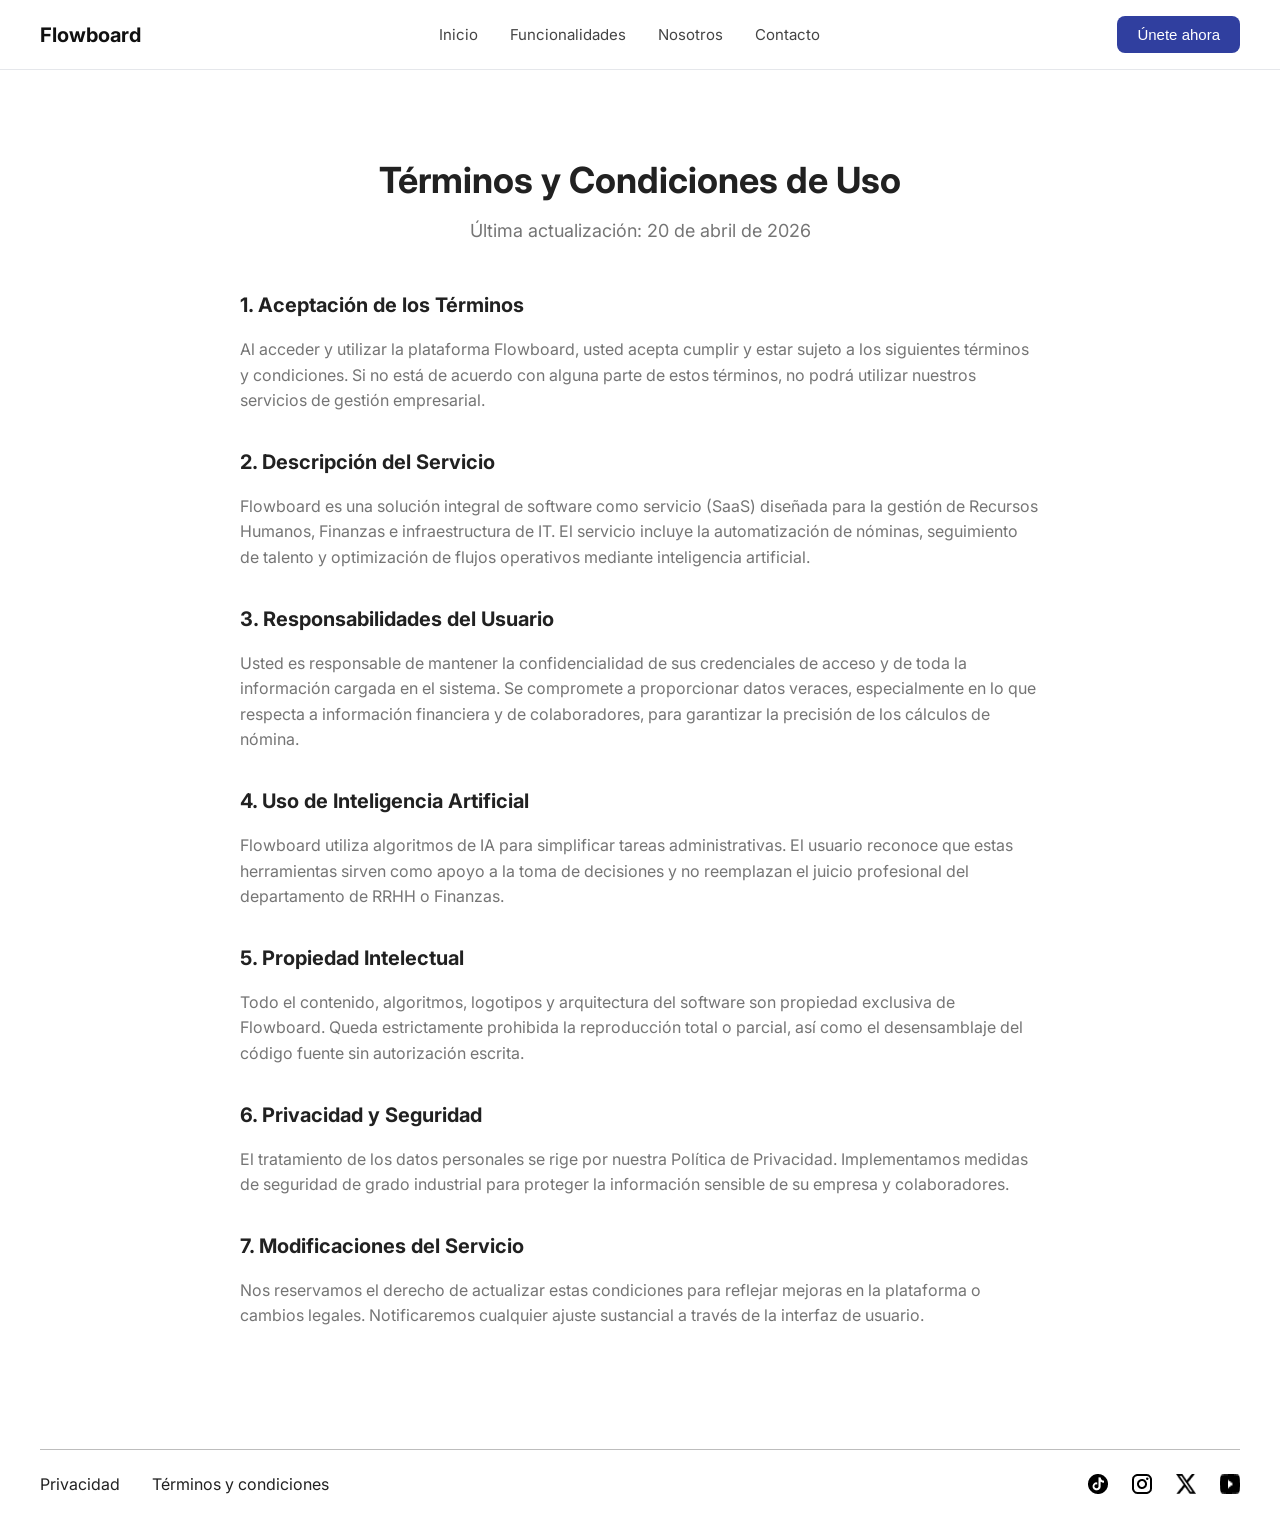
==== terms.html @ 6ddec554 "feat(terms): implement terms and conditions page" ====
<!DOCTYPE html>
<html lang="es">
<head>
    <meta charset="UTF-8">
    <meta name="viewport" content="width=device-width, initial-scale=1.0">
    <link rel="stylesheet" href="src/styles.css">
    <link href="https://fonts.googleapis.com/css2?family=Inter:wght@400;500;700&display=swap" rel="stylesheet">
    <title>Términos y Condiciones - Flowboard</title>
</head>
<body>
    <header class="header">
        <div class="header-container">
            <div class="header-logo">
                <a href="index.html" style="text-decoration: none;"><span class="logo-text">Flowboard</span></a>
            </div>
            <nav class="header-nav">
                <a href="index.html#hero-section" class="nav-link">Inicio</a>
                <a href="index.html#funcionalidades" class="nav-link">Funcionalidades</a>
                <a href="index.html#nosotros" class="nav-link">Nosotros</a>
                <a href="index.html#contacto" class="nav-link">Contacto</a>
            </nav>
            <div class="header-cta">
                <button class="header-button">Únete ahora</button>
            </div>
        </div>
    </header>

    <main class="legal-section">
        <div class="legal-container">
            <h1 class="legal-title">Términos y Condiciones de Uso</h1>
            <p class="legal-date">Última actualización: 20 de abril de 2026</p>

            <div class="legal-content">
                <h3>1. Aceptación de los Términos</h3>
                <p>Al acceder y utilizar la plataforma Flowboard, usted acepta cumplir y estar sujeto a los siguientes términos y condiciones. Si no está de acuerdo con alguna parte de estos términos, no podrá utilizar nuestros servicios de gestión empresarial.</p>

                <h3>2. Descripción del Servicio</h3>
                <p>Flowboard es una solución integral de software como servicio (SaaS) diseñada para la gestión de Recursos Humanos, Finanzas e infraestructura de IT. El servicio incluye la automatización de nóminas, seguimiento de talento y optimización de flujos operativos mediante inteligencia artificial.</p>

                <h3>3. Responsabilidades del Usuario</h3>
                <p>Usted es responsable de mantener la confidencialidad de sus credenciales de acceso y de toda la información cargada en el sistema. Se compromete a proporcionar datos veraces, especialmente en lo que respecta a información financiera y de colaboradores, para garantizar la precisión de los cálculos de nómina.</p>

                <h3>4. Uso de Inteligencia Artificial</h3>
                <p>Flowboard utiliza algoritmos de IA para simplificar tareas administrativas. El usuario reconoce que estas herramientas sirven como apoyo a la toma de decisiones y no reemplazan el juicio profesional del departamento de RRHH o Finanzas.</p>

                <h3>5. Propiedad Intelectual</h3>
                <p>Todo el contenido, algoritmos, logotipos y arquitectura del software son propiedad exclusiva de Flowboard. Queda estrictamente prohibida la reproducción total o parcial, así como el desensamblaje del código fuente sin autorización escrita.</p>

                <h3>6. Privacidad y Seguridad</h3>
                <p>El tratamiento de los datos personales se rige por nuestra Política de Privacidad. Implementamos medidas de seguridad de grado industrial para proteger la información sensible de su empresa y colaboradores.</p>

                <h3>7. Modificaciones del Servicio</h3>
                <p>Nos reservamos el derecho de actualizar estas condiciones para reflejar mejoras en la plataforma o cambios legales. Notificaremos cualquier ajuste sustancial a través de la interfaz de usuario.</p>
            </div>
        </div>
    </main>

    <footer class="main-footer">
        <div class="footer-container">
            <hr class="footer-divider">
            <div class="footer-content">
                <div class="footer-links">
                    <a href="#" class="footer-link">Privacidad</a>
                    <a href="terms.html" class="footer-link">Términos y condiciones</a>
                </div>
                <div class="footer-socials">
                    <a href="#" class="social-icon"><img src="src/assets/icons/tiktok-icon.png" alt="TikTok"></a>
                    <a href="#" class="social-icon"><img src="src/assets/icons/instagram-icon.png" alt="Instagram"></a>
                    <a href="#" class="social-icon"><img src="src/assets/icons/x-icon.png" alt="X"></a>
                    <a href="#" class="social-icon"><img src="src/assets/icons/youtube-icon.png" alt="YouTube"></a>
                </div>
            </div>
        </div>
    </footer>
</body>
</html>
---- src/styles.css ----
/* =========================================
   Design System - Color Variables
   ========================================= */
:root {
    --primary-color: #3f51b5;     /* Azul/Indigo para botones y elementos clave */
    --primary-text: #212121;      /* Negro suave para títulos */
    --secondary-text: #757575;    /* Gris medio para subtítulos y placeholders */
    --divider-color: #BDBDBD;     /* Gris claro para bordes y tarjetas visuales */
    --input-bg-color: #F5F5F5;    /* Gris muy claro para el fondo del buscador */
    --background-color: #FFFFFF;  /* Blanco puro para el fondo general */
    --white: #FFFFFF;             /* Blanco para el texto sobre colores oscuros */
}
html {
    scroll-behavior: smooth;
}

body {
    font-family: 'Inter', sans-serif;
    margin: 0;
    -webkit-font-smoothing: antialiased;
}

.legal-content h3, 
.legal-content p {
    font-family: 'Inter', sans-serif;
}
/* =========================================
   Hero Section Layout
   ========================================= */
.hero-section {
    background-color: var(--background-color);
    padding: 80px 0;
    text-align: center;
}

.hero-container {
    max-width: 1200px;
    margin: 0 auto;
    padding: 0 24px;
}

/* =========================================
   Typography
   ========================================= */
.hero-title {
    font-family: 'Inter', sans-serif;
    font-size: 40px;
    line-height: 1.2;
    color: var(--primary-text);
    margin-bottom: 16px;
    max-width: 516px;
    margin-left: auto;
    margin-right: auto;
    
}

.hero-lead {
    font-family: 'Inter', sans-serif;
    font-size: 24px;
    line-height: 1.4;
    color: var(--secondary-text);
    margin-bottom: 40px;
    max-width: 916px;
    margin-left: auto;
    margin-right: auto;
}

/* =========================================
   CTA Form - Pill Style (Reference Based)
   ========================================= */
.cta-form {
    margin-bottom: 64px;
    display: flex;
    justify-content: center;
}

.input-container {
    display: flex;
    align-items: center;
    background-color: var(--input-bg-color);
    border-radius: 64px; /* Borde redondeado estilo píldora para todo el contenedor */
    padding: 8px 8px 8px 24px; /* Padding asimétrico: más espacio a la izquierda, pegado a la derecha */
    width: 100%;
    max-width: 540px; /* Limita el ancho máximo para mantener la proporción */
    border: 1px solid var(--divider-color); /* Borde sutil opcional */
}

.hero-input {
    font-family: 'Inter', sans-serif;
    font-size: 16px;
    border: none;
    background-color: transparent; /* Hereda el color del contenedor */
    outline: none;
    flex: 1; /* Ocupa todo el espacio disponible antes del botón */
    min-width: 0;
}

.hero-input::placeholder {
    color: var(--secondary-text);
}

.hero-button {
    font-family: 'Inter', sans-serif;
    font-size: 16px;
    font-weight: 500;
    padding: 16px 32px;
    background-color: var(--primary-color); /* Uso del color primario solicitado */
    color: var(--white);
    border: none;
    border-radius: 40px; /* Borde redondeado interno para que encaje en la píldora */
    cursor: pointer;
    transition: opacity 0.2s ease;
}

.hero-button:hover {
    opacity: 0.9;
}

/* =========================================
   Interactive Coverflow Carousel (Full Width)
   ========================================= */
.carousel-container {
    position: relative;
    width: 100%; /* Ocupa todo el ancho de la pantalla */
    height: 500px; /* Aumentado para acomodar tarjetas más grandes */
    display: flex;
    justify-content: center;
    align-items: center;
    overflow: hidden; /* Evita scroll horizontal si sobresalen mucho */
    margin-top: 24px;
}

.visual-card {
    position: absolute;
    width: 320px; /* Tarjetas más grandes */
    height: 440px; 
    background-color: var(--divider-color);
    border-radius: 24px;
    transition: transform 0.6s cubic-bezier(0.25, 1, 0.5, 1), opacity 0.6s ease, z-index 0.6s;
    cursor: pointer;
    box-shadow: 0 12px 40px rgba(0,0,0,0.08);
}

/* Posiciones fijas para el efecto 3D */
.card-active {
    transform: translateX(0) scale(1);
    z-index: 3;
    opacity: 1;
}

.card-prev-1 {
    transform: translateX(-100%) scale(0.85); /* 65% de superposición hacia la izquierda */
    z-index: 2;
    opacity: 0.7;
}

.card-next-1 {
    transform: translateX(100%) scale(0.85); /* 65% de superposición hacia la derecha */
    z-index: 2;
    opacity: 0.7;
}

.card-prev-2 {
    transform: translateX(-185%) scale(0.7); /* Más al fondo a la izquierda */
    z-index: 1;
    opacity: 0.3;
}

.card-next-2 {      
    transform: translateX(185%) scale(0.7); /* Más al fondo a la derecha */
    z-index: 1;
    opacity: 0.3;
}

.software-demo-section {
    padding: 10px 0; 
    background-color: var(--background-color);
    text-align: center;
}

.demo-container {
    max-width: 1200px;
    margin: 0 auto;
    padding: 0 24px;
}

.demo-title {
    font-family: 'Inter', sans-serif;
    font-size: 32px; 
    font-weight: 700;
    line-height: 1.2;
    color: var(--primary-text);
    margin-bottom: 16px; 
    max-width: 900px; 
    margin-left: auto;
    margin-right: auto;
}

.demo-subtitle {
    font-family: 'Inter', sans-serif;
    font-size: 20px;
    line-height: 1.5;
    color: var(--secondary-text);
    margin-bottom: 48px; 
    max-width: 850px;
    margin-left: auto;
    margin-right: auto;
}

.video-container {
    width: 100%;
    max-width: 1000px; /* Ancho máximo para la visualización del software */
    margin: 0 auto;
}

.video-placeholder {
    width: 100%;
    aspect-ratio: 16 / 9; /* Mantiene la proporción estándar de video */
    background-color: var(--divider-color);
    border-radius: 24px; /* Bordes redondeados consistentes */
    box-shadow: 0 20px 40px rgba(0,0,0,0.05); /* Sombra suave para profundidad */
    transition: transform 0.3s ease;
}

.video-placeholder:hover {
    transform: translateY(-4px); /* Efecto sutil de interacción */
}

.main-footer {
    background-color: var(--background-color);
    padding: 32px 0;
}

.footer-container {
    max-width: 1200px;
    margin: 0 auto;
    padding: 0 24px;
}

.footer-divider {
    border: 0;
    border-top: 1px solid var(--divider-color);
    margin-bottom: 24px;
}

.footer-content {
    display: flex;
    justify-content: space-between; 
    align-items: center;
}

.footer-links {
    display: flex;
    gap: 32px; 
}

.footer-link {
    font-family: 'Inter', sans-serif;
    font-size: 16px;
    color: var(--primary-text);
    text-decoration: none;
    transition: color 0.2s ease;
}

.footer-link:hover {
    color: var(--primary-color);
}

.footer-socials {
    display: flex;
    gap: 24px;
    align-items: center;
}

.social-icon img {
    width: 20px;
    height: 20px;
    display: block;
    transition: transform 0.2s ease;
}

.social-icon:hover img {
    transform: scale(1.1);
}

.header {
    width: 100%;
    padding: 16px 0;
    position: sticky;
    top: 0;
    z-index: 100;
    background-color: #fff;
    border-bottom: 1px solid #e5e7eb;
    transition: background-color 0.3s ease, backdrop-filter 0.3s ease;
}

.header.scrolled {
    background-color: rgba(255, 255, 255, 0.7);
    backdrop-filter: blur(12px);
    border-bottom: none;
    -webkit-mask-image: linear-gradient(to bottom, black 70%, transparent 100%);
    mask-image: linear-gradient(to bottom, black 70%, transparent 100%);
}

.header-container {
    font-family: 'Inter', sans-serif;
    max-width: 1200px;
    margin: 0 auto;
    padding: 0 24px;
    display: flex;
    align-items: center;
    justify-content: space-between;
}

.logo-text {
    font-size: 20px;
    font-weight: 700;
    color: #111;
}

.header-nav {
    display: flex;
    gap: 32px;
}

.nav-link {
    text-decoration: none;
    font-size: 15px;
    color: #444;
    transition: color 0.2s;
}

.nav-link:hover {
    color: #111;
}

.header-button {
    padding: 10px 20px;
    background-color: #303f9f;
    color: #fff;
    border: none;
    border-radius: 8px;
    font-size: 15px;
    cursor: pointer;
    transition: background-color 0.2s;
}

.header-button:hover {
    background-color: #333;
}

.legal-section {
    padding: 64px 0;
    background-color: var(--background-color);
}

.legal-container {
    max-width: 800px;
    margin: 0 auto;
    padding: 0 24px;
    text-align: center;
}

.legal-title {
    font-family: 'Inter', sans-serif;
    font-size: 36px;
    color: var(--primary-text);
    margin-bottom: 8px;
}

.legal-date {
    font-family: 'Inter', sans-serif;
    font-size: 18px;
    color: var(--secondary-text);
    margin-bottom: 48px;
}

.legal-content {
    text-align: left; 
    line-height: 1.6;
    color: var(--primary-text);
}

.legal-content h3 {
    margin-top: 32px;
    margin-bottom: 12px;
    font-size: 20px;
    color: var(--primary-text);
}

.legal-content p {
    margin-bottom: 16px;
    font-size: 16px;
    color: var(--secondary-text);
}
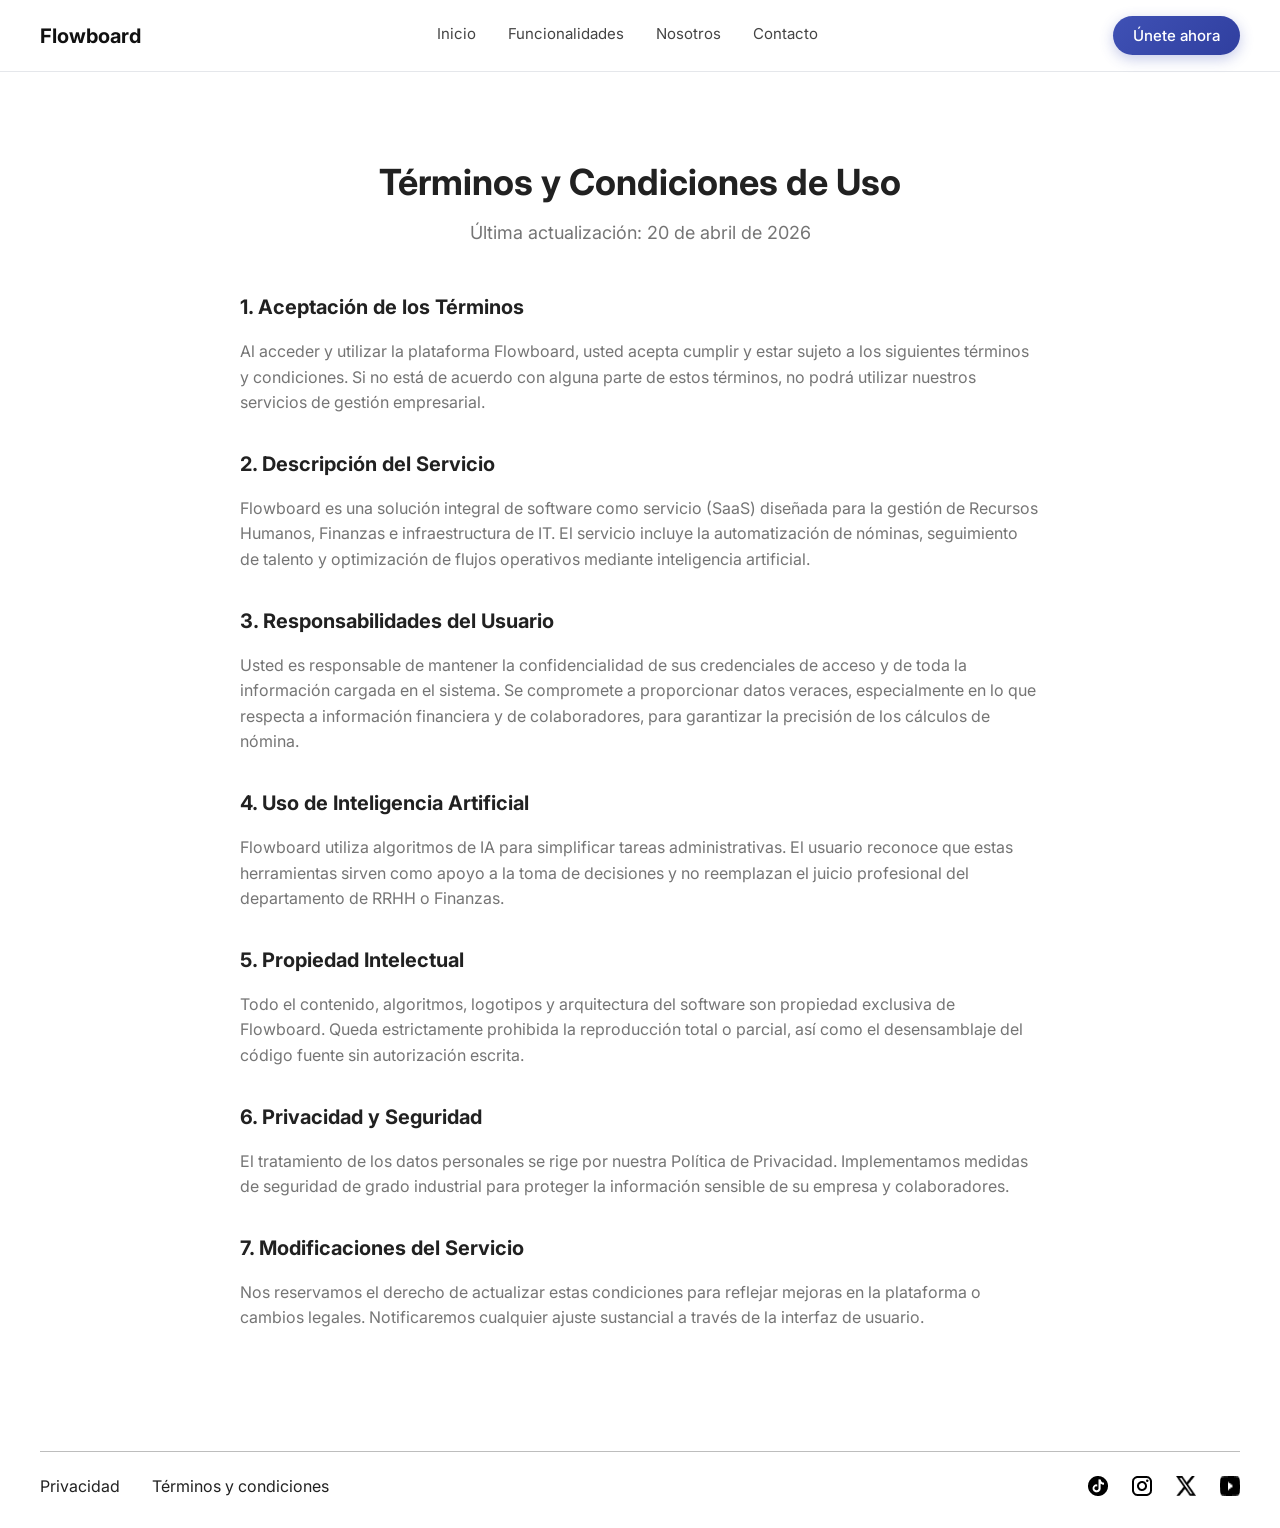
==== commit 30c7aa57: "feat(hero): add assets" ====
--- a/terms.html
+++ b/terms.html
@@ -60,7 +60,7 @@
             <hr class="footer-divider">
             <div class="footer-content">
                 <div class="footer-links">
-                    <a href="#" class="footer-link">Privacidad</a>
+                    <a href="privacy.html" class="footer-link">Privacidad</a>
                     <a href="terms.html" class="footer-link">Términos y condiciones</a>
                 </div>
                 <div class="footer-socials">
--- a/src/styles.css
+++ b/src/styles.css
@@ -1,15 +1,13 @@
-/* =========================================
-   Design System - Color Variables
-   ========================================= */
 :root {
-    --primary-color: #3f51b5;     /* Azul/Indigo para botones y elementos clave */
-    --primary-text: #212121;      /* Negro suave para títulos */
-    --secondary-text: #757575;    /* Gris medio para subtítulos y placeholders */
-    --divider-color: #BDBDBD;     /* Gris claro para bordes y tarjetas visuales */
-    --input-bg-color: #F5F5F5;    /* Gris muy claro para el fondo del buscador */
-    --background-color: #FFFFFF;  /* Blanco puro para el fondo general */
-    --white: #FFFFFF;             /* Blanco para el texto sobre colores oscuros */
-}
+    --primary-color: #3f51b5;     
+    --primary-text: #212121;      
+    --secondary-text: #757575;    
+    --divider-color: #BDBDBD;     
+    --input-bg-color: #F5F5F5;   
+    --background-color: #FFFFFF; 
+    --white: #FFFFFF;             
+}
+
 html {
     scroll-behavior: smooth;
 }
@@ -24,13 +22,13 @@
 .legal-content p {
     font-family: 'Inter', sans-serif;
 }
-/* =========================================
-   Hero Section Layout
-   ========================================= */
+
 .hero-section {
     background-color: var(--background-color);
     padding: 80px 0;
     text-align: center;
+    position: relative;
+    overflow: hidden;
 }
 
 .hero-container {
@@ -39,9 +37,6 @@
     padding: 0 24px;
 }
 
-/* =========================================
-   Typography
-   ========================================= */
 .hero-title {
     font-family: 'Inter', sans-serif;
     font-size: 40px;
@@ -51,7 +46,6 @@
     max-width: 516px;
     margin-left: auto;
     margin-right: auto;
-    
 }
 
 .hero-lead {
@@ -65,9 +59,11 @@
     margin-right: auto;
 }
 
-/* =========================================
-   CTA Form - Pill Style (Reference Based)
-   ========================================= */
+.hero-container, .carousel-container {
+    position: relative;
+    z-index: 1;
+}
+
 .cta-form {
     margin-bottom: 64px;
     display: flex;
@@ -78,20 +74,27 @@
     display: flex;
     align-items: center;
     background-color: var(--input-bg-color);
-    border-radius: 64px; /* Borde redondeado estilo píldora para todo el contenedor */
-    padding: 8px 8px 8px 24px; /* Padding asimétrico: más espacio a la izquierda, pegado a la derecha */
+    border-radius: 64px;
+    padding: 8px 8px 8px 24px;
     width: 100%;
-    max-width: 540px; /* Limita el ancho máximo para mantener la proporción */
-    border: 1px solid var(--divider-color); /* Borde sutil opcional */
+    max-width: 540px;
+    border: 1px solid var(--divider-color);
+    box-shadow: 0 8px 24px rgba(0, 0, 0, 0.04);
+    transition: box-shadow 0.3s ease, border-color 0.3s ease;
+}
+
+.input-container:focus-within {
+    box-shadow: 0 8px 32px rgba(63, 81, 181, 0.2);
+    border-color: var(--primary-color);
 }
 
 .hero-input {
     font-family: 'Inter', sans-serif;
     font-size: 16px;
     border: none;
-    background-color: transparent; /* Hereda el color del contenedor */
+    background-color: transparent;
     outline: none;
-    flex: 1; /* Ocupa todo el espacio disponible antes del botón */
+    flex: 1; 
     min-width: 0;
 }
 
@@ -99,40 +102,47 @@
     color: var(--secondary-text);
 }
 
-.hero-button {
+.hero-button, .header-button {
     font-family: 'Inter', sans-serif;
     font-size: 16px;
     font-weight: 500;
     padding: 16px 32px;
-    background-color: var(--primary-color); /* Uso del color primario solicitado */
+    background: linear-gradient(135deg, var(--primary-color) 0%, #303f9f 100%);
     color: var(--white);
     border: none;
-    border-radius: 40px; /* Borde redondeado interno para que encaje en la píldora */
+    border-radius: 40px;
     cursor: pointer;
-    transition: opacity 0.2s ease;
-}
-
-.hero-button:hover {
-    opacity: 0.9;
-}
-
-/* =========================================
-   Interactive Coverflow Carousel (Full Width)
-   ========================================= */
+    box-shadow: 0 4px 14px rgba(63, 81, 181, 0.3);
+    transition: transform 0.2s ease, box-shadow 0.2s ease, filter 0.2s ease;
+}
+
+.header-button {
+    padding: 10px 20px;
+    font-size: 15px;
+    border-radius: 20px;
+}
+
+.hero-button:hover, .header-button:hover {
+    transform: translateY(-2px);
+    box-shadow: 0 6px 20px rgba(63, 81, 181, 0.5);
+    filter: brightness(1.1);
+    opacity: 1;
+}
+
 .carousel-container {
     position: relative;
-    width: 100%; /* Ocupa todo el ancho de la pantalla */
-    height: 500px; /* Aumentado para acomodar tarjetas más grandes */
+    width: 100%;         
+    height: 500px;
     display: flex;
     justify-content: center;
     align-items: center;
-    overflow: hidden; /* Evita scroll horizontal si sobresalen mucho */
-    margin-top: 24px;
+    overflow: hidden;   
+    margin-top: 24px; 
 }
 
 .visual-card {
     position: absolute;
-    width: 320px; /* Tarjetas más grandes */
+    width: 320px; 
     height: 440px; 
     background-color: var(--divider-color);
     border-radius: 24px;
@@ -141,7 +151,6 @@
     box-shadow: 0 12px 40px rgba(0,0,0,0.08);
 }
 
-/* Posiciones fijas para el efecto 3D */
 .card-active {
     transform: translateX(0) scale(1);
     z-index: 3;
@@ -149,31 +158,31 @@
 }
 
 .card-prev-1 {
-    transform: translateX(-100%) scale(0.85); /* 65% de superposición hacia la izquierda */
+    transform: translateX(-100%) scale(0.85);
     z-index: 2;
     opacity: 0.7;
 }
 
 .card-next-1 {
-    transform: translateX(100%) scale(0.85); /* 65% de superposición hacia la derecha */
+    transform: translateX(100%) scale(0.85); 
     z-index: 2;
     opacity: 0.7;
 }
 
 .card-prev-2 {
-    transform: translateX(-185%) scale(0.7); /* Más al fondo a la izquierda */
+    transform: translateX(-185%) scale(0.7); 
     z-index: 1;
     opacity: 0.3;
 }
 
 .card-next-2 {      
-    transform: translateX(185%) scale(0.7); /* Más al fondo a la derecha */
+    transform: translateX(185%) scale(0.7); 
     z-index: 1;
     opacity: 0.3;
 }
 
 .software-demo-section {
-    padding: 10px 0; 
+    scroll-margin-top: 80px;
     background-color: var(--background-color);
     text-align: center;
 }
@@ -209,21 +218,21 @@
 
 .video-container {
     width: 100%;
-    max-width: 1000px; /* Ancho máximo para la visualización del software */
+    max-width: 1000px; 
     margin: 0 auto;
 }
 
 .video-placeholder {
     width: 100%;
-    aspect-ratio: 16 / 9; /* Mantiene la proporción estándar de video */
+    aspect-ratio: 16 / 9; 
     background-color: var(--divider-color);
-    border-radius: 24px; /* Bordes redondeados consistentes */
-    box-shadow: 0 20px 40px rgba(0,0,0,0.05); /* Sombra suave para profundidad */
+    border-radius: 24px; 
+    box-shadow: 0 20px 40px rgba(0,0,0,0.05); 
     transition: transform 0.3s ease;
 }
 
 .video-placeholder:hover {
-    transform: translateY(-4px); /* Efecto sutil de interacción */
+    transform: translateY(-4px); 
 }
 
 .main-footer {
@@ -327,26 +336,28 @@
     text-decoration: none;
     font-size: 15px;
     color: #444;
-    transition: color 0.2s;
+    position: relative;
+    padding-bottom: 4px;
+    transition: color 0.2s ease;
+}
+
+.nav-link::after {
+    content: '';
+    position: absolute;
+    width: 0;
+    height: 2px;
+    bottom: 0;
+    left: 0;
+    background-color: var(--primary-color);
+    transition: width 0.3s ease;
 }
 
 .nav-link:hover {
-    color: #111;
-}
-
-.header-button {
-    padding: 10px 20px;
-    background-color: #303f9f;
-    color: #fff;
-    border: none;
-    border-radius: 8px;
-    font-size: 15px;
-    cursor: pointer;
-    transition: background-color 0.2s;
-}
-
-.header-button:hover {
-    background-color: #333;
+    color: var(--primary-color);
+}
+
+.nav-link:hover::after {
+    width: 100%;
 }
 
 .legal-section {
@@ -392,4 +403,340 @@
     margin-bottom: 16px;
     font-size: 16px;
     color: var(--secondary-text);
+}
+
+.faq-section {
+    background-color: var(--background-color);
+    text-align: center;
+}
+
+.faq-container {
+    max-width: 1200px;
+    margin: 0 auto;
+    padding: 0 24px;
+}
+
+.faq-title {
+    font-family: 'Inter', sans-serif;
+    font-size: 32px;
+    font-weight: 700;
+    line-height: 1.2;
+    color: var(--primary-text);
+    margin-bottom: 16px;
+    max-width: 700px;
+    margin-left: auto;
+    margin-right: auto;
+}
+
+.faq-subtitle {
+    font-family: 'Inter', sans-serif;
+    font-size: 18px;
+    line-height: 1.5;
+    color: var(--secondary-text);
+    margin-bottom: 48px;
+    max-width: 750px;
+    margin-left: auto;
+    margin-right: auto;
+}
+
+.faq-list {
+    max-width: 750px;
+    margin: 0 auto;
+    text-align: left;
+}
+
+.faq-item {
+    padding: 24px 16px;
+    border-radius: 8px;
+    transition: background-color 0.3s ease, transform 0.3s ease;
+}
+
+.faq-item:hover {
+    background-color: rgba(63, 81, 181, 0.05);
+    transform: translateX(8px);
+}
+
+.faq-question {
+    font-family: 'Inter', sans-serif;
+    font-size: 18px;
+    font-weight: 500;
+    color: var(--primary-text);
+    margin: 0;
+    background: none;
+    border: none;
+    cursor: pointer;
+    text-align: left;
+    width: 100%;
+    padding: 0;
+}
+
+.faq-divider {
+    border: 0;
+    border-top: 1px solid var(--divider-color);
+    margin: 0;
+}
+
+.faq-question:hover {
+    color: #303f9f;
+    transition: color 0.2s ease;
+}
+
+.team-section {
+    padding: 80px 0;
+    background-color: var(--background-color);
+    text-align: center;
+}
+
+.team-container {
+    max-width: 1200px;
+    margin: 0 auto;
+    padding: 0 24px;
+}
+
+.team-title {
+    font-family: 'Inter', sans-serif;
+    font-size: 32px;
+    font-weight: 700;
+    line-height: 1.2;
+    color: var(--primary-text);
+    margin-bottom: 16px;
+}
+
+.team-subtitle {
+    font-family: 'Inter', sans-serif;
+    font-size: 20px;
+    line-height: 1.5;
+    color: var(--secondary-text);
+    margin-bottom: 56px;
+    max-width: 700px;
+    margin-left: auto;
+    margin-right: auto;
+}
+
+.team-grid {
+    display: grid;
+    grid-template-columns: repeat(6, 1fr);
+    gap: 24px;
+    max-width: 750px; 
+    margin: 0 auto;
+}
+
+.team-member:nth-child(1) { grid-column: 2 / 4; } 
+.team-member:nth-child(2) { grid-column: 4 / 6; } 
+.team-member:nth-child(3) { grid-column: 1 / 3; } 
+.team-member:nth-child(4) { grid-column: 3 / 5; } 
+.team-member:nth-child(5) { grid-column: 5 / 7; } 
+
+.team-member {
+    position: relative;
+    aspect-ratio: 1 / 1; 
+    border-radius: 16px;
+    overflow: hidden;
+    background-color: var(--divider-color);
+    box-shadow: 0 4px 12px rgba(0,0,0,0.08);
+    transition: transform 0.3s ease;
+    cursor: pointer;
+}
+
+.team-member:hover {
+    transform: translateY(-4px);
+}
+
+.member-photo {
+    width: 100%;
+    height: 100%;
+    object-fit: cover;
+    display: block;
+    transition: transform 0.3s ease;
+}
+
+.team-member:hover .member-photo {
+    transform: scale(1.05); 
+}
+
+@media (max-width: 600px) {
+    .team-grid {
+        grid-template-columns: repeat(2, 1fr); 
+        max-width: 400px;
+    }
+    
+    .team-member:nth-child(1),
+    .team-member:nth-child(2),
+    .team-member:nth-child(3),
+    .team-member:nth-child(4) {
+        grid-column: auto;
+    }
+    
+    .team-member:nth-child(5) {
+        grid-column: 1 / -1;
+        width: 50%;
+        justify-self: center;
+    }
+}
+
+.security-section {
+    padding: 80px 0;
+    background-color: var(--background-color);
+    text-align: center;
+}
+
+.security-container {
+    max-width: 1200px;
+    margin: 0 auto;
+    padding: 0 24px;
+}
+
+.security-title {
+    font-family: 'Inter', sans-serif;
+    font-size: 32px;
+    font-weight: 700;
+    line-height: 1.2;
+    color: var(--primary-text);
+    margin-bottom: 16px;
+    max-width: 600px;
+    margin-left: auto;
+    margin-right: auto;
+}
+
+.security-subtitle {
+    font-family: 'Inter', sans-serif;
+    font-size: 18px;
+    line-height: 1.5;
+    color: var(--secondary-text);
+    margin-bottom: 48px;
+    max-width: 600px;
+    margin-left: auto;
+    margin-right: auto;
+}
+
+.security-grid {
+    display: flex;
+    flex-direction: column;
+    gap: 16px;
+    max-width: 800px;
+    margin: 0 auto;
+}
+
+.security-row {
+    display: flex;
+    gap: 16px;
+}
+
+.security-card {
+    background-color: var(--divider-color);
+    border-radius: 16px;
+    transition: transform 0.3s ease, box-shadow 0.3s ease;
+}
+
+.security-card:hover {
+    transform: translateY(-4px);
+    box-shadow: 0 12px 24px rgba(0,0,0,0.1);
+}
+
+.card-large {
+    flex: 1;
+    height: 280px;
+}
+
+.card-small {
+    flex: 0.6;
+    height: 220px;
+}
+
+.card-wide {
+    flex: 1.4;
+    height: 220px;
+}
+
+.features-section {
+    padding: 80px 0;
+    background-color: var(--background-color);
+    text-align: center;
+}
+
+.features-container {
+    max-width: 1200px;
+    margin: 0 auto;
+    padding: 0 24px;
+}
+
+.features-title {
+    font-family: 'Inter', sans-serif;
+    font-size: 32px;
+    font-weight: 700;
+    line-height: 1.2;
+    color: var(--primary-text);
+    margin-bottom: 16px;
+    max-width: 600px;
+    margin-left: auto;
+    margin-right: auto;
+}
+
+.features-subtitle {
+    font-family: 'Inter', sans-serif;
+    font-size: 18px;
+    line-height: 1.5;
+    color: var(--secondary-text);
+    margin-bottom: 48px;
+    max-width: 700px;
+    margin-left: auto;
+    margin-right: auto;
+}
+
+.features-list {
+    display: flex;
+    flex-direction: column;
+    gap: 12px;
+    flex: 0 0 220px;
+    justify-content: space-between;
+}
+
+.features-layout {
+    display: flex;
+    gap: 24px;
+    align-items: stretch;
+    text-align: left;
+    justify-content: center;
+}
+
+.feature-pill {
+    font-family: 'Inter', sans-serif;
+    font-size: 15px;
+    font-weight: 500;
+    color: var(--primary-text);
+    background-color: var(--input-bg-color);
+    border: 1px solid var(--divider-color);
+    border-radius: 999px;
+    padding: 12px 20px;
+    cursor: pointer;
+    display: flex;
+    justify-content: space-between;
+    align-items: center;
+    transition: all 0.3s ease;
+}
+
+.feature-pill:hover {
+    background: linear-gradient(135deg, var(--primary-color) 0%, #303f9f 100%);
+    color: var(--white);
+    border-color: transparent;
+    transform: translateY(-2px);
+    box-shadow: 0 6px 20px rgba(63, 81, 181, 0.4);
+}
+
+.pill-arrow {
+    font-size: 14px;
+}
+
+.features-display {
+    flex: 1;
+    height: 360px;
+    max-width: 600px;
+    background-color: var(--divider-color);
+    border-radius: 16px;
+    transition: transform 0.3s ease, box-shadow 0.3s ease;
+}
+
+.features-display:hover {
+    transform: translateY(-4px);
+    box-shadow: 0 12px 24px rgba(0,0,0,0.1);
 }
